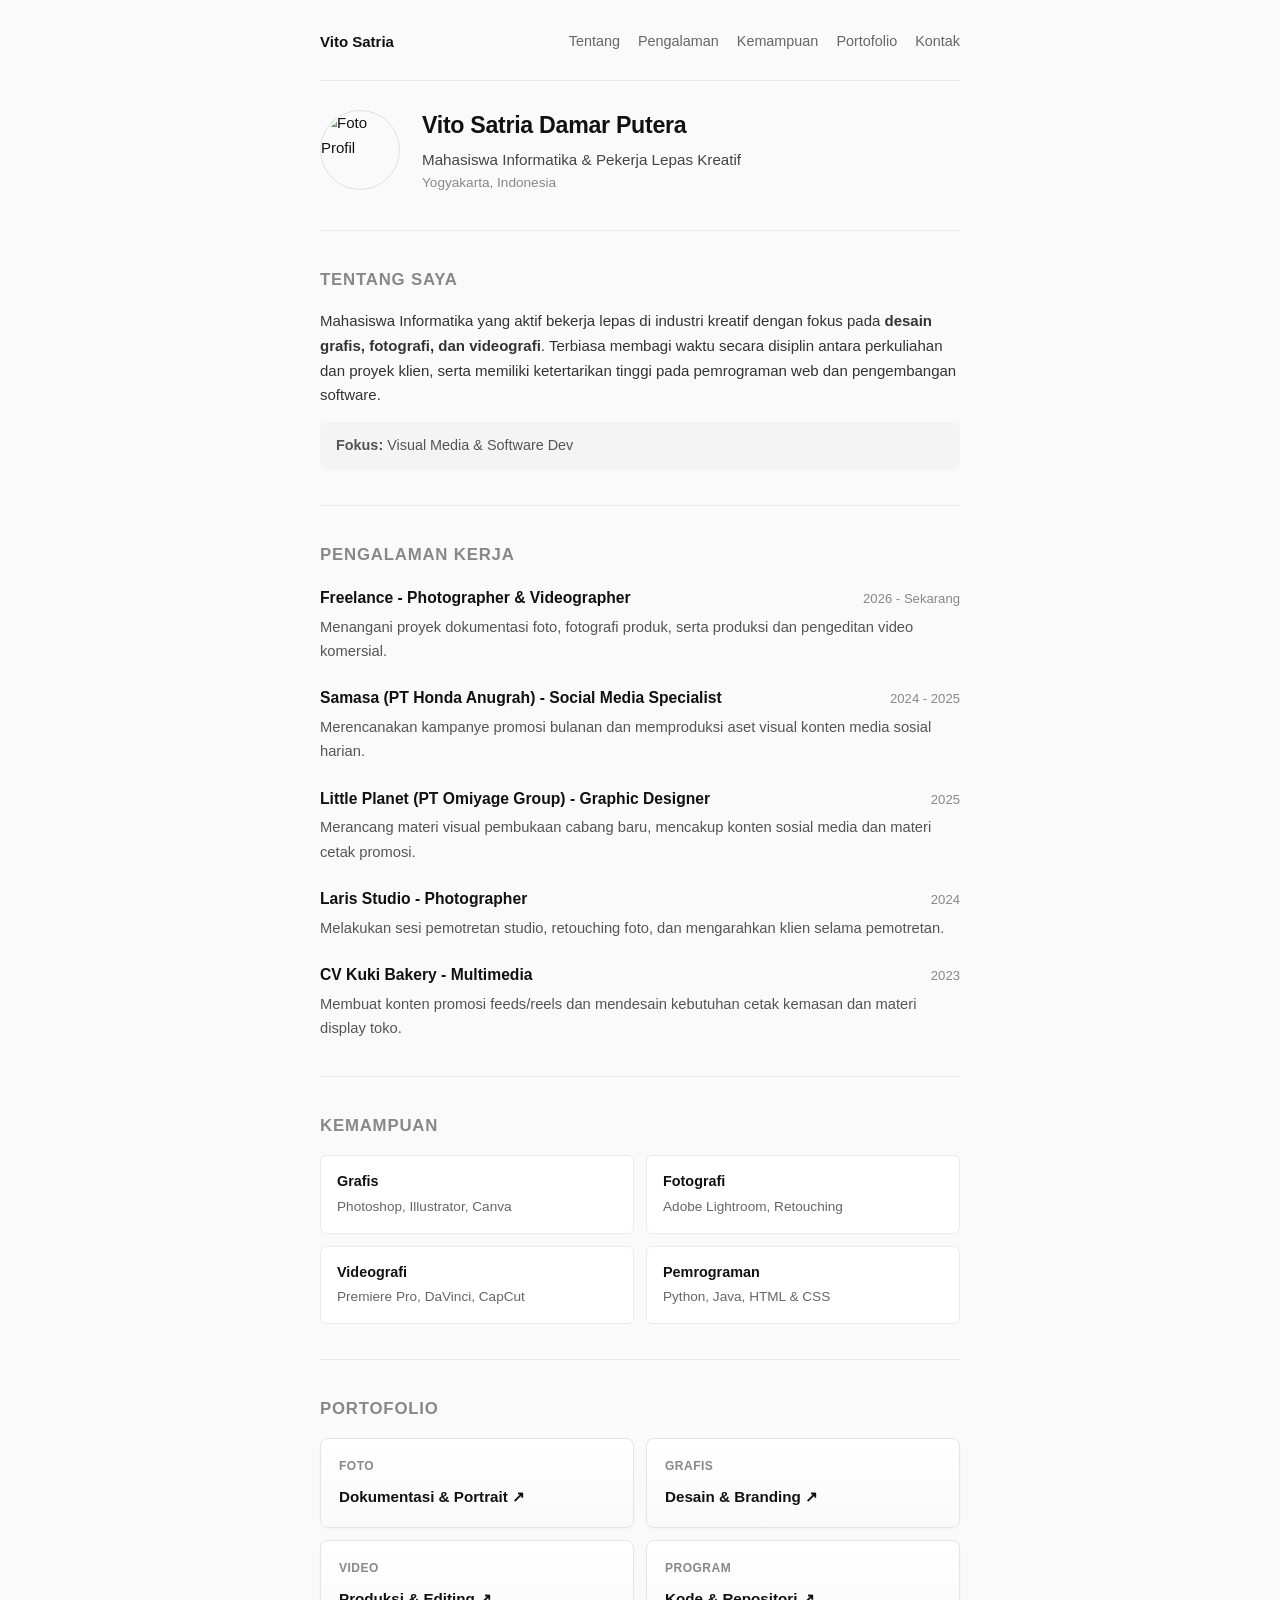
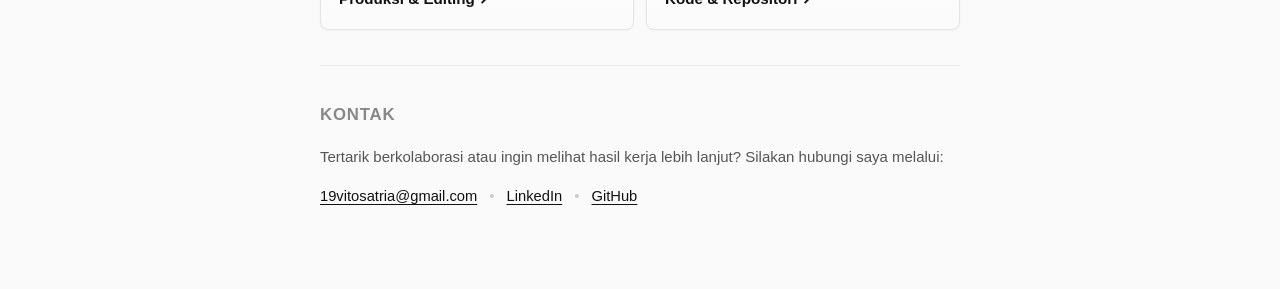
==== Tugas3-CSS/VitoSatria.html @ eff5bea2 "Update html menyesuaikan buat CSS" ====
<!DOCTYPE html>
<html lang="id">
<head>
    <meta charset="UTF-8">
    <meta name="viewport" content="width=device-width, initial-scale=1.0">
    <title>Vito Satria - CV</title>
    <link rel="stylesheet" href="style.css">
</head>
<body>
    <div class="wrapper">
        <nav class="nav">
            <span class="nav-name">Vito Satria</span>
            <div class="nav-links">
                <a href="#tentang">Tentang</a>
                <a href="#pengalaman">Pengalaman</a>
                <a href="#kemampuan">Kemampuan</a>
                <a href="#portofolio">Portofolio</a>
                <a href="#kontak">Kontak</a>
            </div>
        </nav>

        <header class="header">
            <img src="pp.jpg" alt="Foto Profil" class="avatar">
            <div class="header-info">
                <h1>Vito Satria Damar Putera</h1>
                <p class="role">Mahasiswa Informatika & Pekerja Lepas Kreatif</p>
                <p class="meta">Yogyakarta, Indonesia</p>
            </div>
        </header>

        <hr class="divider">

        <section id="tentang" class="section">
            <h2>Tentang Saya</h2>
            <p class="bio">
                Mahasiswa Informatika yang aktif bekerja lepas di industri kreatif dengan fokus pada 
                <b>desain grafis, fotografi, dan videografi</b>. Terbiasa membagi waktu secara disiplin antara 
                perkuliahan dan proyek klien, serta memiliki ketertarikan tinggi pada pemrograman web dan pengembangan software.
            </p>
            <div class="data-grid">
                <div><b>Fokus:</b> Visual Media & Software Dev</div>
            </div>
        </section>

        <hr class="divider">

        <section id="pengalaman" class="section">
            <h2>Pengalaman Kerja</h2>

            <div class="exp-item">
                <div class="exp-top">
                    <h3>Freelance - Photographer & Videographer</h3>
                    <span class="year">2026 - Sekarang</span>
                </div>
                <p>Menangani proyek dokumentasi foto, fotografi produk, serta produksi dan pengeditan video komersial.</p>
            </div>

            <div class="exp-item">
                <div class="exp-top">
                    <h3>Samasa (PT Honda Anugrah) - Social Media Specialist</h3>
                    <span class="year">2024 - 2025</span>
                </div>
                <p>Merencanakan kampanye promosi bulanan dan memproduksi aset visual konten media sosial harian.</p>
            </div>

            <div class="exp-item">
                <div class="exp-top">
                    <h3>Little Planet (PT Omiyage Group) - Graphic Designer</h3>
                    <span class="year">2025</span>
                </div>
                <p>Merancang materi visual pembukaan cabang baru, mencakup konten sosial media dan materi cetak promosi.</p>
            </div>

            <div class="exp-item">
                <div class="exp-top">
                    <h3>Laris Studio - Photographer</h3>
                    <span class="year">2024</span>
                </div>
                <p>Melakukan sesi pemotretan studio, retouching foto, dan mengarahkan klien selama pemotretan.</p>
            </div>

            <div class="exp-item">
                <div class="exp-top">
                    <h3>CV Kuki Bakery - Multimedia</h3>
                    <span class="year">2023</span>
                </div>
                <p>Membuat konten promosi feeds/reels dan mendesain kebutuhan cetak kemasan dan materi display toko.</p>
            </div>
        </section>

        <hr class="divider">

        <section id="kemampuan" class="section">
            <h2>Kemampuan</h2>
            
            <div class="tools-grid">
                <div class="tool-cell">
                    <h3>Grafis</h3>
                    <p>Photoshop, Illustrator, Canva</p>
                </div>
                <div class="tool-cell">
                    <h3>Fotografi</h3>
                    <p>Adobe Lightroom, Retouching</p>
                </div>
                <div class="tool-cell">
                    <h3>Videografi</h3>
                    <p>Premiere Pro, DaVinci, CapCut</p>
                </div>
                <div class="tool-cell">
                    <h3>Pemrograman</h3>
                    <p>Python, Java, HTML & CSS</p>
                </div>
            </div>
        </section>

        <hr class="divider">

        <section id="portofolio" class="section">
            <h2>Portofolio</h2>
            <div class="portfolio-grid">
                <a href="https://drive.google.com/drive/folders/15wxpIuDlG9-LobCVXWyuVlK2cJOju1X0?usp=drive_link" target="_blank" class="port-card">
                    <span class="port-label">Foto</span>
                    <h3>Dokumentasi & Portrait ↗</h3>
                </a>
                <a href="https://drive.google.com/drive/folders/1xe1G0LhODc1KZd3S-bz4juzmPAz5VG5d?usp=sharing" target="_blank" class="port-card">
                    <span class="port-label">Grafis</span>
                    <h3>Desain & Branding ↗</h3>
                </a>
                <a href="https://drive.google.com/drive/folders/1PSoXPspjTsoa5QIfNep6RmImtBCG5nr5?usp=drive_link" target="_blank" class="port-card">
                    <span class="port-label">Video</span>
                    <h3>Produksi & Editing ↗</h3>
                </a>
                <a href="https://github.com/VitoSatria" target="_blank" class="port-card">
                    <span class="port-label">Program</span>
                    <h3>Kode & Repositori ↗</h3>
                </a>
            </div>
        </section>

        <hr class="divider">

        <footer id="kontak" class="section footer">
            <h2>Kontak</h2>
            <p>Tertarik berkolaborasi atau ingin melihat hasil kerja lebih lanjut? Silakan hubungi saya melalui:</p>
            <div class="contact-links">
                <a href="mailto:19vitosatria@gmail.com" class="link-item">19vitosatria@gmail.com</a>
                <span class="dot">•</span>
                <a href="https://www.linkedin.com/in/vito-satria-damar-putera-a82825316/?skipRedirect=true" target="_blank" class="link-item">LinkedIn</a>
                <span class="dot">•</span>
                <a href="https://github.com/VitoSatria" target="_blank" class="link-item">GitHub</a>
            </div>
        </footer>
    </div>
</body>
</html>
---- Tugas3-CSS/style.css ----
/* ========================================================
   1. RESET & FONDASI SEDERHANA
   ======================================================== */
* {
    margin: 0;
    padding: 0;
    box-sizing: border-box;
}

html {
    scroll-behavior: smooth;
}

body {
    font-family: -apple-system, BlinkMacSystemFont, "Segoe UI", Roboto, sans-serif;
    background-color: #fafafa; /* Off-white bersih */
    color: #111111;            /* Hitam arang tajam */
    line-height: 1.65;
    font-size: 15px;
}

.wrapper {
    max-width: 680px; /* Lebar artikel / resume editorial yang nyaman dibaca */
    margin: 0 auto;
    padding: 30px 20px 80px;
}

/* ========================================================
   2. NAVIGASI
   ======================================================== */
.nav {
    display: flex;
    justify-content: space-between;
    align-items: center;
    padding-bottom: 25px;
    margin-bottom: 25px;
    border-bottom: 1px solid #eaeaea;
}

.nav-name {
    font-weight: 600;
    color: #111111;
}

.nav-links {
    display: flex;
    gap: 18px;
}

.nav-links a {
    text-decoration: none;
    color: #666666;
    font-size: 0.9rem;
    transition: color 0.2s ease;
}

.nav-links a:hover {
    color: #000000;
}

/* ========================================================
   3. HEADER & INTRO
   ======================================================== */
.header {
    display: flex;
    align-items: center;
    gap: 22px;
    margin-bottom: 30px;
}

.avatar {
    width: 80px;
    height: 80px;
    border-radius: 50%;
    object-fit: cover;
    border: 1px solid #e0e0e0;
}

.header-info h1 {
    font-size: 1.45rem;
    font-weight: 600;
    letter-spacing: -0.3px;
    color: #111111;
    margin-bottom: 3px;
}

.role {
    color: #444444;
    font-size: 0.95rem;
}

.meta {
    color: #888888;
    font-size: 0.85rem;
}

/* ========================================================
   4. DIVIDER & SECTION DASAR
   ======================================================== */
.divider {
    border: 0;
    height: 1px;
    background: #eaeaea;
    margin: 35px 0;
}

.section h2 {
    font-size: 1.05rem;
    font-weight: 600;
    text-transform: uppercase;
    letter-spacing: 0.8px;
    color: #888888;
    margin-bottom: 16px;
}

.bio {
    color: #333333;
    margin-bottom: 14px;
}

.data-grid {
    display: grid;
    grid-template-columns: 1fr 1fr;
    gap: 10px;
    font-size: 0.9rem;
    color: #555555;
    background: #f4f4f4;
    padding: 12px 16px;
    border-radius: 6px;
}

/* ========================================================
   5. PENGALAMAN KERJA (FLAT TIMELINE)
   ======================================================== */
.exp-item {
    margin-bottom: 22px;
}

.exp-item:last-child {
    margin-bottom: 0;
}

.exp-top {
    display: flex;
    justify-content: space-between;
    align-items: baseline;
    margin-bottom: 4px;
}

.exp-top h3 {
    font-size: 0.98rem;
    font-weight: 600;
    color: #111111;
}

.year {
    font-size: 0.82rem;
    color: #888888;
}

.exp-item p {
    font-size: 0.92rem;
    color: #555555;
}

/* ========================================================
   6. ALAT & KEMAMPUAN (CLEAN GRID)
   ======================================================== */
.tools-grid {
    display: grid;
    grid-template-columns: repeat(2, 1fr);
    gap: 12px;
}

.tool-cell {
    border: 1px solid #eaeaea;
    background: #ffffff;
    padding: 14px 16px;
    border-radius: 6px;
    transition: border-color 0.2s ease;
}

.tool-cell:hover {
    border-color: #bbbbbb;
}

.tool-cell h3 {
    font-size: 0.9rem;
    font-weight: 600;
    color: #111111;
    margin-bottom: 2px;
}

.tool-cell p {
    font-size: 0.85rem;
    color: #666666;
}

/* ========================================================
   7. PORTOFOLIO (MINIMAL FLAT CARDS)
   ======================================================== */
.portfolio-grid {
    display: grid;
    grid-template-columns: repeat(2, 1fr);
    gap: 12px;
}

.port-card {
    text-decoration: none;
    padding: 18px;
    border-radius: 8px;
    border: 1px solid #e5e5e5;
    /* Tetap memenuhi syarat linear-gradient & box-shadow tapi dibuat subtle dan elegan */
    background: linear-gradient(180deg, #ffffff, #fafafa);
    box-shadow: 0 1px 3px rgba(0, 0, 0, 0.04);
    display: flex;
    flex-direction: column;
    justify-content: space-between;
    min-height: 90px;
    transition: transform 0.2s ease, box-shadow 0.2s ease, border-color 0.2s ease;
}

.port-label {
    font-size: 0.75rem;
    text-transform: uppercase;
    letter-spacing: 0.5px;
    color: #888888;
    font-weight: 600;
}

.port-card h3 {
    font-size: 0.95rem;
    font-weight: 600;
    color: #111111;
    margin-top: 6px;
}

.port-card:hover {
    transform: translateY(-2px);
    border-color: #111111;
    box-shadow: 0 4px 10px rgba(0, 0, 0, 0.07);
}

/* ========================================================
   8. FOOTER / KONTAK
   ======================================================== */
.footer p {
    color: #555555;
    margin-bottom: 14px;
}

.contact-links {
    display: flex;
    align-items: center;
    gap: 12px;
}

.link-item {
    color: #111111;
    text-decoration: underline;
    text-underline-offset: 3px;
    font-size: 0.92rem;
    font-weight: 500;
}

.link-item:hover {
    color: #555555;
}

.dot {
    color: #cccccc;
}

/* ========================================================
   9. RESPONSIVE (MEDIA QUERY)
   ======================================================== */
@media (max-width: 580px) {
    .nav {
        flex-direction: column;
        align-items: flex-start;
        gap: 12px;
    }

    .header {
        flex-direction: column;
        align-items: flex-start;
    }

    .data-grid,
    .tools-grid,
    .portfolio-grid {
        grid-template-columns: 1fr;
    }

    .exp-top {
        flex-direction: column;
        align-items: flex-start;
        gap: 2px;
    }

    .contact-links {
        flex-direction: column;
        align-items: flex-start;
        gap: 8px;
    }

    .dot {
        display: none;
    }
}
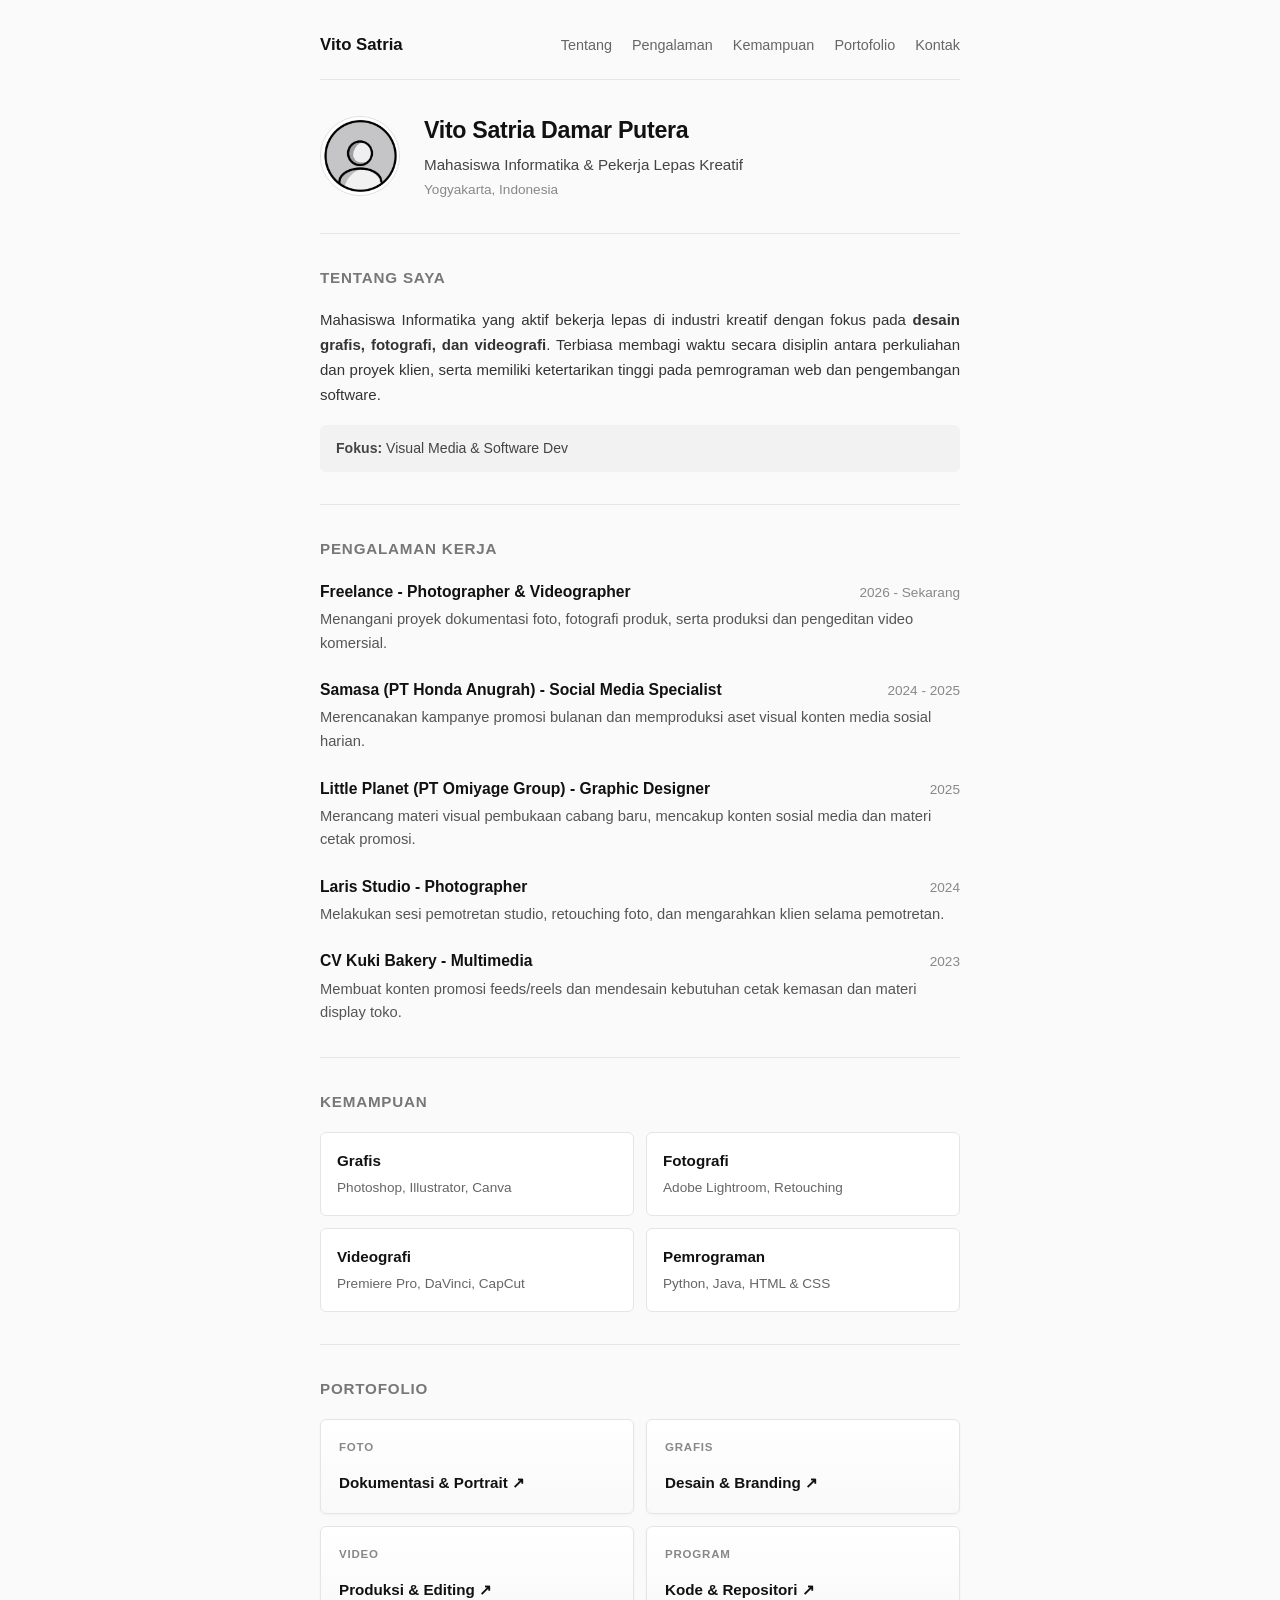
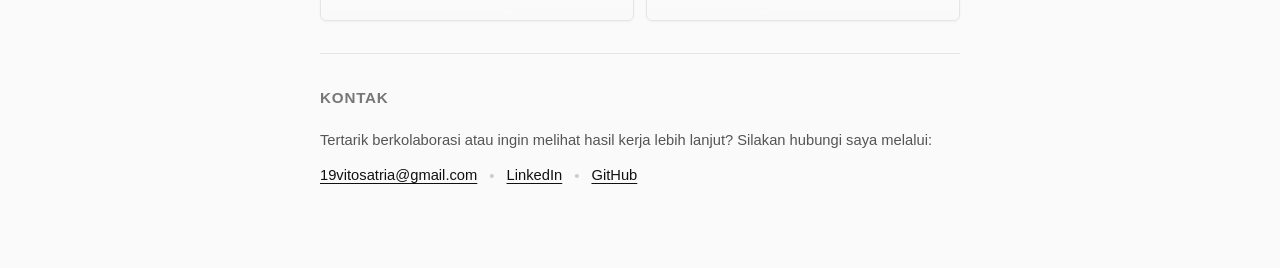
==== commit 59396a40: "Tambahkan section terakhir dan merapikan layouting agar lebih rapi" ====
--- a/Tugas3-CSS/VitoSatria.html
+++ b/Tugas3-CSS/VitoSatria.html
@@ -117,7 +117,7 @@
 
         <section id="portofolio" class="section">
             <h2>Portofolio</h2>
-            <div class="portfolio-grid">
+            <div class="portofolio-grid">
                 <a href="https://drive.google.com/drive/folders/15wxpIuDlG9-LobCVXWyuVlK2cJOju1X0?usp=drive_link" target="_blank" class="port-card">
                     <span class="port-label">Foto</span>
                     <h3>Dokumentasi & Portrait ↗</h3>
--- a/Tugas3-CSS/style.css
+++ b/Tugas3-CSS/style.css
@@ -1,6 +1,3 @@
-/* ========================================================
-   1. RESET & FONDASI SEDERHANA
-   ======================================================== */
 * {
     margin: 0;
     padding: 0;
@@ -13,59 +10,55 @@
 
 body {
     font-family: -apple-system, BlinkMacSystemFont, "Segoe UI", Roboto, sans-serif;
-    background-color: #fafafa; /* Off-white bersih */
-    color: #111111;            /* Hitam arang tajam */
-    line-height: 1.65;
+    background-color: #fafafa;
+    color: #111111;
+    line-height: 1.6;
     font-size: 15px;
 }
 
 .wrapper {
-    max-width: 680px; /* Lebar artikel / resume editorial yang nyaman dibaca */
+    max-width: 680px;
     margin: 0 auto;
-    padding: 30px 20px 80px;
-}
-
-/* ========================================================
-   2. NAVIGASI
-   ======================================================== */
+    padding: 32px 20px 80px;
+}
+
 .nav {
     display: flex;
     justify-content: space-between;
     align-items: center;
-    padding-bottom: 25px;
-    margin-bottom: 25px;
-    border-bottom: 1px solid #eaeaea;
+    padding-bottom: 20px;
+    margin-bottom: 32px;
+    border-bottom: 1px solid #e5e5e5;
 }
 
 .nav-name {
+    font-size: 1.05rem;
     font-weight: 600;
     color: #111111;
 }
 
 .nav-links {
     display: flex;
-    gap: 18px;
+    gap: 20px;
 }
 
 .nav-links a {
     text-decoration: none;
     color: #666666;
     font-size: 0.9rem;
-    transition: color 0.2s ease;
+    font-weight: 500;
+    transition: color 0.15s ease;
 }
 
 .nav-links a:hover {
-    color: #000000;
-}
-
-/* ========================================================
-   3. HEADER & INTRO
-   ======================================================== */
+    color: #111111;
+}
+
 .header {
     display: flex;
     align-items: center;
-    gap: 22px;
-    margin-bottom: 30px;
+    gap: 24px;
+    margin-bottom: 32px;
 }
 
 .avatar {
@@ -74,6 +67,7 @@
     border-radius: 50%;
     object-fit: cover;
     border: 1px solid #e0e0e0;
+    flex-shrink: 0;
 }
 
 .header-info h1 {
@@ -81,7 +75,7 @@
     font-weight: 600;
     letter-spacing: -0.3px;
     color: #111111;
-    margin-bottom: 3px;
+    margin-bottom: 4px;
 }
 
 .role {
@@ -92,46 +86,43 @@
 .meta {
     color: #888888;
     font-size: 0.85rem;
-}
-
-/* ========================================================
-   4. DIVIDER & SECTION DASAR
-   ======================================================== */
+    margin-top: 2px;
+}
+
 .divider {
     border: 0;
     height: 1px;
-    background: #eaeaea;
-    margin: 35px 0;
+    background: #e5e5e5;
+    margin: 32px 0;
 }
 
 .section h2 {
-    font-size: 1.05rem;
+    font-size: 0.95rem;
     font-weight: 600;
     text-transform: uppercase;
     letter-spacing: 0.8px;
-    color: #888888;
-    margin-bottom: 16px;
+    color: #777777;
+    margin-bottom: 18px;
 }
 
 .bio {
     color: #333333;
-    margin-bottom: 14px;
+    margin-bottom: 18px;
+    text-align: justify;
+    line-height: 1.65;
 }
 
 .data-grid {
     display: grid;
     grid-template-columns: 1fr 1fr;
     gap: 10px;
-    font-size: 0.9rem;
-    color: #555555;
-    background: #f4f4f4;
+    font-size: 0.88rem;
+    color: #444444;
+    background-color: #f2f2f2;
     padding: 12px 16px;
     border-radius: 6px;
 }
 
-/* ========================================================
-   5. PENGALAMAN KERJA (FLAT TIMELINE)
-   ======================================================== */
 .exp-item {
     margin-bottom: 22px;
 }
@@ -145,6 +136,7 @@
     justify-content: space-between;
     align-items: baseline;
     margin-bottom: 4px;
+    gap: 12px;
 }
 
 .exp-top h3 {
@@ -154,18 +146,17 @@
 }
 
 .year {
-    font-size: 0.82rem;
+    font-size: 0.85rem;
     color: #888888;
+    white-space: nowrap;
 }
 
 .exp-item p {
     font-size: 0.92rem;
     color: #555555;
-}
-
-/* ========================================================
-   6. ALAT & KEMAMPUAN (CLEAN GRID)
-   ======================================================== */
+    line-height: 1.6;
+}
+
 .tools-grid {
     display: grid;
     grid-template-columns: repeat(2, 1fr);
@@ -173,22 +164,23 @@
 }
 
 .tool-cell {
-    border: 1px solid #eaeaea;
-    background: #ffffff;
-    padding: 14px 16px;
+    background-color: #ffffff;
+    border: 1px solid #e5e5e5;
+    padding: 16px;
     border-radius: 6px;
-    transition: border-color 0.2s ease;
+    transition: border-color 0.2s ease, transform 0.2s ease;
 }
 
 .tool-cell:hover {
-    border-color: #bbbbbb;
+    border-color: #999999;
+    transform: translateY(-2px);
 }
 
 .tool-cell h3 {
-    font-size: 0.9rem;
-    font-weight: 600;
-    color: #111111;
-    margin-bottom: 2px;
+    font-size: 0.95rem;
+    font-weight: 600;
+    color: #111111;
+    margin-bottom: 4px;
 }
 
 .tool-cell p {
@@ -196,10 +188,8 @@
     color: #666666;
 }
 
-/* ========================================================
-   7. PORTOFOLIO (MINIMAL FLAT CARDS)
-   ======================================================== */
-.portfolio-grid {
+.portfolio-grid,
+.portofolio-grid {
     display: grid;
     grid-template-columns: repeat(2, 1fr);
     gap: 12px;
@@ -208,22 +198,21 @@
 .port-card {
     text-decoration: none;
     padding: 18px;
-    border-radius: 8px;
+    border-radius: 6px;
     border: 1px solid #e5e5e5;
-    /* Tetap memenuhi syarat linear-gradient & box-shadow tapi dibuat subtle dan elegan */
-    background: linear-gradient(180deg, #ffffff, #fafafa);
+    background: linear-gradient(180deg, #ffffff 0%, #f9f9f9 100%);
     box-shadow: 0 1px 3px rgba(0, 0, 0, 0.04);
     display: flex;
     flex-direction: column;
     justify-content: space-between;
-    min-height: 90px;
+    min-height: 95px;
     transition: transform 0.2s ease, box-shadow 0.2s ease, border-color 0.2s ease;
 }
 
 .port-label {
-    font-size: 0.75rem;
+    font-size: 0.72rem;
     text-transform: uppercase;
-    letter-spacing: 0.5px;
+    letter-spacing: 0.8px;
     color: #888888;
     font-weight: 600;
 }
@@ -238,15 +227,13 @@
 .port-card:hover {
     transform: translateY(-2px);
     border-color: #111111;
-    box-shadow: 0 4px 10px rgba(0, 0, 0, 0.07);
-}
-
-/* ========================================================
-   8. FOOTER / KONTAK
-   ======================================================== */
+    box-shadow: 0 4px 12px rgba(0, 0, 0, 0.08);
+}
+
 .footer p {
     color: #555555;
-    margin-bottom: 14px;
+    margin-bottom: 12px;
+    font-size: 0.92rem;
 }
 
 .contact-links {
@@ -261,20 +248,22 @@
     text-underline-offset: 3px;
     font-size: 0.92rem;
     font-weight: 500;
+    transition: color 0.15s ease;
 }
 
 .link-item:hover {
-    color: #555555;
+    color: #666666;
 }
 
 .dot {
     color: #cccccc;
 }
 
-/* ========================================================
-   9. RESPONSIVE (MEDIA QUERY)
-   ======================================================== */
-@media (max-width: 580px) {
+@media (max-width: 600px) {
+    .wrapper {
+        padding: 24px 16px 60px;
+    }
+
     .nav {
         flex-direction: column;
         align-items: flex-start;
@@ -284,11 +273,13 @@
     .header {
         flex-direction: column;
         align-items: flex-start;
+        gap: 14px;
     }
 
     .data-grid,
     .tools-grid,
-    .portfolio-grid {
+    .portfolio-grid,
+    .portofolio-grid {
         grid-template-columns: 1fr;
     }
 
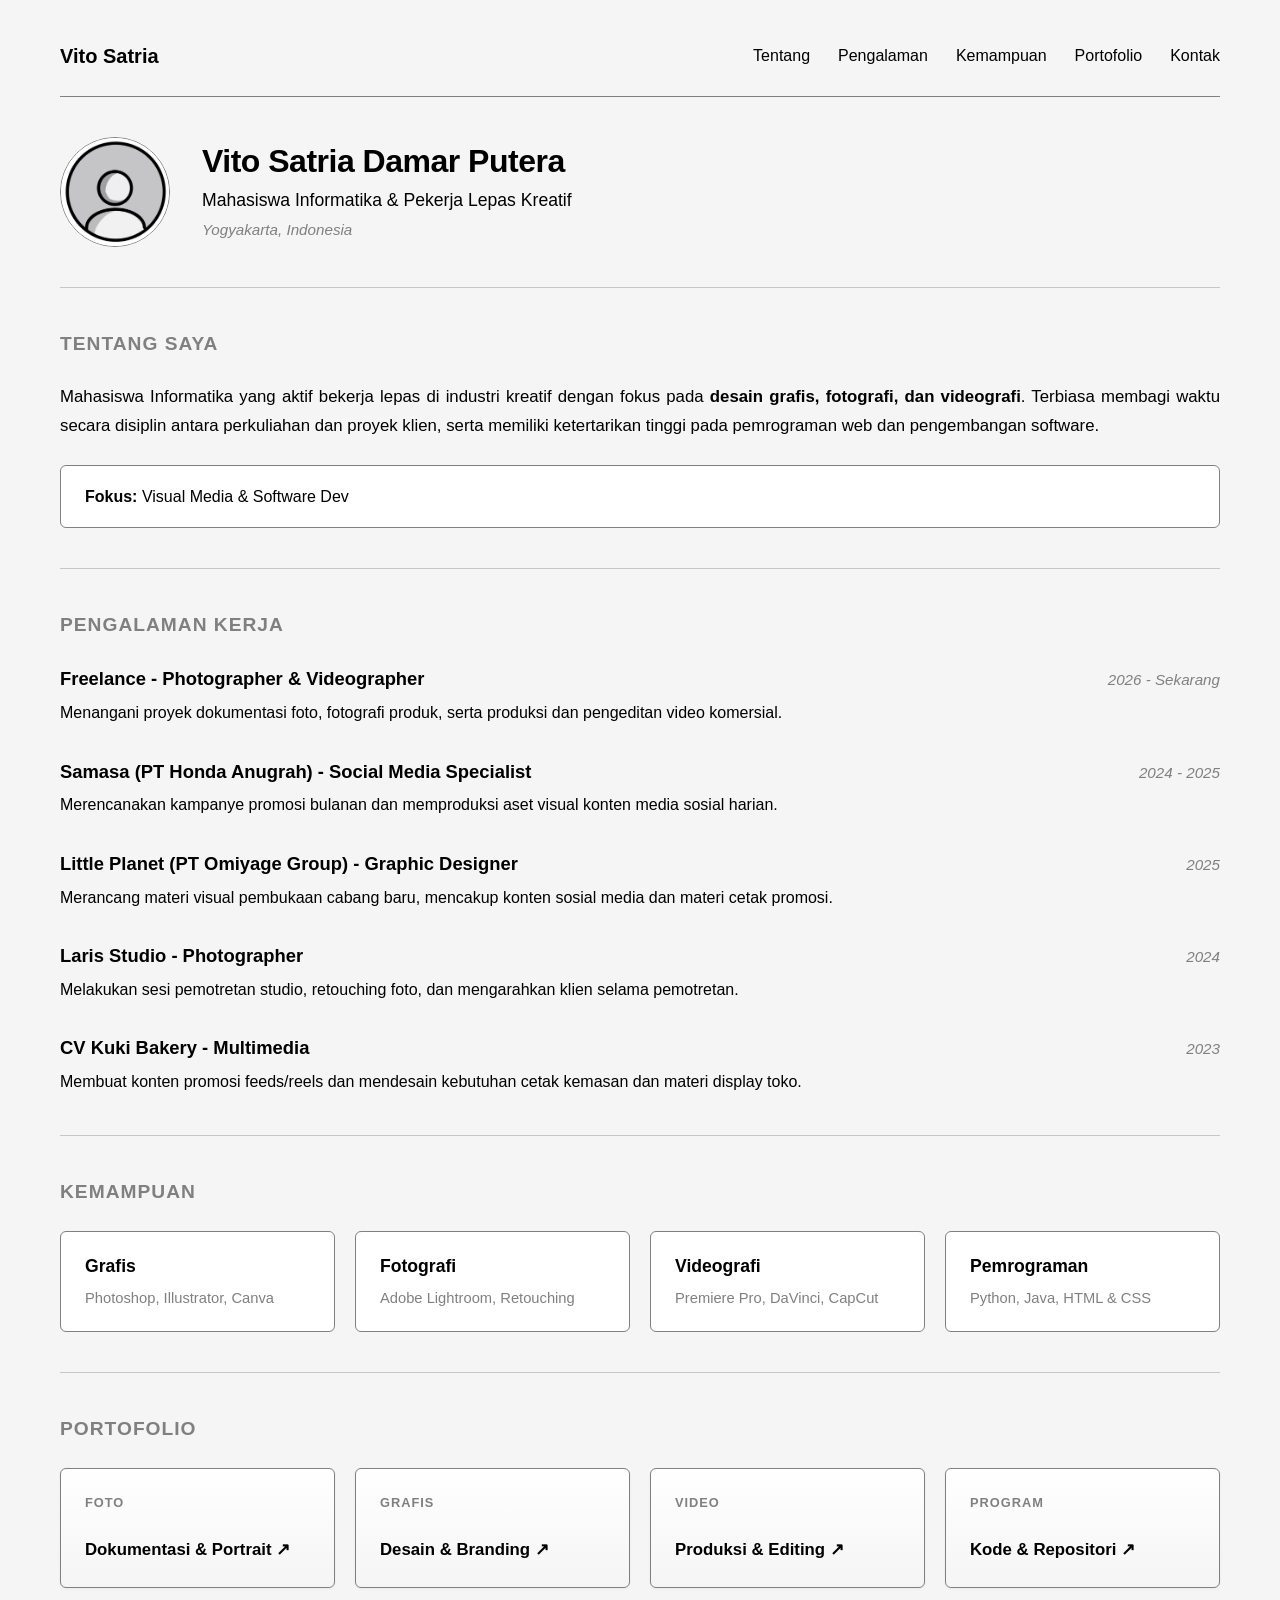
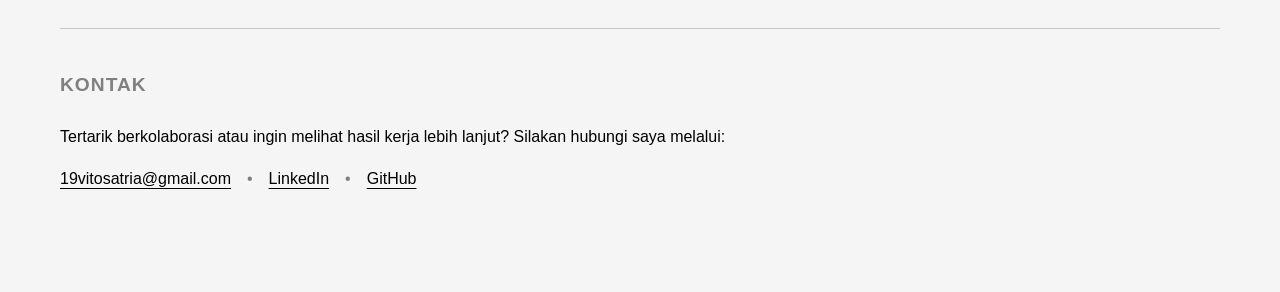
==== commit be677cb5: "Commit latihan dan awalan tugas" ====
--- a/Tugas3-CSS/VitoSatria.html
+++ b/Tugas3-CSS/VitoSatria.html
@@ -118,7 +118,7 @@
         <section id="portofolio" class="section">
             <h2>Portofolio</h2>
             <div class="portofolio-grid">
-                <a href="https://drive.google.com/drive/folders/15wxpIuDlG9-LobCVXWyuVlK2cJOju1X0?usp=drive_link" target="_blank" class="port-card">
+                <a href="https://drive.google.com/drive/folders/15wxpIuDlG9-LobCVXWYuVlK2cJOju1X0?usp=drive_link" target="_blank" class="port-card">
                     <span class="port-label">Foto</span>
                     <h3>Dokumentasi & Portrait ↗</h3>
                 </a>
--- a/Tugas3-CSS/style.css
+++ b/Tugas3-CSS/style.css
@@ -9,122 +9,130 @@
 }
 
 body {
-    font-family: -apple-system, BlinkMacSystemFont, "Segoe UI", Roboto, sans-serif;
-    background-color: #fafafa;
-    color: #111111;
-    line-height: 1.6;
-    font-size: 15px;
+    font-family: -apple-system, BlinkMacSystemFont, "Segoe UI", Roboto, Oxygen, Ubuntu, Cantarell, "Helvetica Neue", sans-serif;
+    background-color: whitesmoke;
+    color: black;
+    line-height: 1.618;
+    font-size: 16px;
 }
 
 .wrapper {
-    max-width: 680px;
-    margin: 0 auto;
-    padding: 32px 20px 80px;
+    width: 100%;
+    max-width: 100%;
+    margin: 0;
+    padding: 40px 60px 100px;
 }
 
 .nav {
     display: flex;
     justify-content: space-between;
     align-items: center;
-    padding-bottom: 20px;
-    margin-bottom: 32px;
-    border-bottom: 1px solid #e5e5e5;
+    padding-bottom: 24px;
+    margin-bottom: 40px;
+    border-bottom: 1px solid gray;
 }
 
 .nav-name {
-    font-size: 1.05rem;
-    font-weight: 600;
-    color: #111111;
+    font-size: 1.25rem;
+    font-weight: 700;
+    color: black;
 }
 
 .nav-links {
     display: flex;
-    gap: 20px;
-}
-
+    gap: 28px;
+}
+
+nav a,
 .nav-links a {
     text-decoration: none;
-    color: #666666;
-    font-size: 0.9rem;
+    color: black;
+    font-size: 1rem;
     font-weight: 500;
     transition: color 0.15s ease;
 }
 
+nav a:hover,
 .nav-links a:hover {
-    color: #111111;
+    color: gray;
 }
 
 .header {
     display: flex;
     align-items: center;
-    gap: 24px;
-    margin-bottom: 32px;
+    gap: 32px;
+    margin-bottom: 40px;
 }
 
 .avatar {
-    width: 80px;
-    height: 80px;
+    width: 110px;
+    height: 110px;
     border-radius: 50%;
     object-fit: cover;
-    border: 1px solid #e0e0e0;
+    border: 1px solid gray;
     flex-shrink: 0;
 }
 
 .header-info h1 {
-    font-size: 1.45rem;
-    font-weight: 600;
-    letter-spacing: -0.3px;
-    color: #111111;
-    margin-bottom: 4px;
+    font-size: 2rem;
+    font-weight: 700;
+    letter-spacing: -0.5px;
+    color: black;
+    margin-bottom: 6px;
+    line-height: 1.2;
 }
 
 .role {
-    color: #444444;
+    color: black;
+    font-size: 1.1rem;
+}
+
+.meta {
+    color: gray;
     font-size: 0.95rem;
-}
-
-.meta {
-    color: #888888;
-    font-size: 0.85rem;
-    margin-top: 2px;
+    font-style: italic;
+    margin-top: 4px;
 }
 
 .divider {
     border: 0;
     height: 1px;
-    background: #e5e5e5;
-    margin: 32px 0;
+    background: gray;
+    opacity: 0.4;
+    margin: 40px 0;
 }
 
 .section h2 {
-    font-size: 0.95rem;
-    font-weight: 600;
+    font-size: 1.2rem;
+    font-weight: 700;
     text-transform: uppercase;
-    letter-spacing: 0.8px;
-    color: #777777;
-    margin-bottom: 18px;
+    letter-spacing: 1px;
+    color: gray;
+    margin-bottom: 24px;
 }
 
 .bio {
-    color: #333333;
-    margin-bottom: 18px;
+    color: black;
+    margin-bottom: 24px;
     text-align: justify;
-    line-height: 1.65;
+    line-height: 1.7;
+    font-size: 1.05rem;
 }
 
 .data-grid {
     display: grid;
-    grid-template-columns: 1fr 1fr;
-    gap: 10px;
-    font-size: 0.88rem;
-    color: #444444;
-    background-color: #f2f2f2;
-    padding: 12px 16px;
+    grid-template-columns: repeat(2, 1fr);
+    gap: 16px;
+    font-size: 1rem;
+    color: black;
+    background-color: white;
+    border: 1px solid gray;
+    padding: 18px 24px;
     border-radius: 6px;
 }
 
 .exp-item {
-    margin-bottom: 22px;
+    margin-bottom: 30px;
 }
 
 .exp-item:last-child {
@@ -135,145 +143,162 @@
     display: flex;
     justify-content: space-between;
     align-items: baseline;
-    margin-bottom: 4px;
-    gap: 12px;
+    margin-bottom: 6px;
+    gap: 16px;
 }
 
 .exp-top h3 {
-    font-size: 0.98rem;
+    font-size: 1.15rem;
     font-weight: 600;
-    color: #111111;
+    color: black;
 }
 
 .year {
-    font-size: 0.85rem;
-    color: #888888;
+    font-size: 0.95rem;
+    font-style: italic;
+    color: gray;
     white-space: nowrap;
 }
 
 .exp-item p {
-    font-size: 0.92rem;
-    color: #555555;
-    line-height: 1.6;
+    font-size: 1rem;
+    color: black;
+    line-height: 1.65;
 }
 
 .tools-grid {
     display: grid;
-    grid-template-columns: repeat(2, 1fr);
-    gap: 12px;
+    grid-template-columns: repeat(4, 1fr);
+    gap: 20px;
 }
 
 .tool-cell {
-    background-color: #ffffff;
-    border: 1px solid #e5e5e5;
-    padding: 16px;
+    background-color: white;
+    border: 1px solid gray;
+    padding: 20px 24px;
     border-radius: 6px;
     transition: border-color 0.2s ease, transform 0.2s ease;
 }
 
 .tool-cell:hover {
-    border-color: #999999;
+    border-color: black;
     transform: translateY(-2px);
 }
 
 .tool-cell h3 {
-    font-size: 0.95rem;
+    font-size: 1.1rem;
     font-weight: 600;
-    color: #111111;
-    margin-bottom: 4px;
+    color: black;
+    margin-bottom: 6px;
 }
 
 .tool-cell p {
-    font-size: 0.85rem;
-    color: #666666;
+    font-size: 0.92rem;
+    color: gray;
 }
 
 .portfolio-grid,
 .portofolio-grid {
     display: grid;
-    grid-template-columns: repeat(2, 1fr);
-    gap: 12px;
-}
-
+    grid-template-columns: repeat(4, 1fr);
+    gap: 20px;
+}
+
+.card,
 .port-card {
     text-decoration: none;
-    padding: 18px;
+    padding: 24px;
     border-radius: 6px;
-    border: 1px solid #e5e5e5;
-    background: linear-gradient(180deg, #ffffff 0%, #f9f9f9 100%);
-    box-shadow: 0 1px 3px rgba(0, 0, 0, 0.04);
+    border: 1px solid gray;
+    background: linear-gradient(180deg, white 0%, whitesmoke 100%);
+    box-shadow: 0 1px 3px rgba(0, 0, 0, 0.05);
     display: flex;
     flex-direction: column;
     justify-content: space-between;
-    min-height: 95px;
+    min-height: 120px;
     transition: transform 0.2s ease, box-shadow 0.2s ease, border-color 0.2s ease;
 }
 
 .port-label {
-    font-size: 0.72rem;
+    font-size: 0.8rem;
     text-transform: uppercase;
-    letter-spacing: 0.8px;
-    color: #888888;
+    letter-spacing: 1px;
+    color: gray;
     font-weight: 600;
 }
 
+.card h3,
 .port-card h3 {
-    font-size: 0.95rem;
+    font-size: 1.05rem;
     font-weight: 600;
-    color: #111111;
-    margin-top: 6px;
-}
-
+    color: black;
+    margin-top: 8px;
+}
+
+.card:hover,
 .port-card:hover {
     transform: translateY(-2px);
-    border-color: #111111;
-    box-shadow: 0 4px 12px rgba(0, 0, 0, 0.08);
+    border-color: black;
+    box-shadow: 0 4px 12px rgba(0, 0, 0, 0.1);
 }
 
 .footer p {
-    color: #555555;
-    margin-bottom: 12px;
-    font-size: 0.92rem;
+    color: black;
+    margin-bottom: 16px;
+    font-size: 1rem;
 }
 
 .contact-links {
     display: flex;
     align-items: center;
-    gap: 12px;
+    gap: 16px;
 }
 
 .link-item {
-    color: #111111;
+    color: black;
     text-decoration: underline;
-    text-underline-offset: 3px;
-    font-size: 0.92rem;
+    text-underline-offset: 4px;
+    font-size: 1rem;
     font-weight: 500;
     transition: color 0.15s ease;
 }
 
 .link-item:hover {
-    color: #666666;
+    color: gray;
 }
 
 .dot {
-    color: #cccccc;
-}
-
-@media (max-width: 600px) {
+    color: gray;
+}
+
+@media (max-width: 1024px) {
+    .tools-grid,
+    .portfolio-grid,
+    .portofolio-grid {
+        grid-template-columns: repeat(2, 1fr);
+    }
+}
+
+@media (max-width: 768px) {
     .wrapper {
-        padding: 24px 16px 60px;
+        padding: 24px 20px 60px;
     }
 
     .nav {
         flex-direction: column;
         align-items: flex-start;
-        gap: 12px;
+        gap: 16px;
+    }
+
+    .nav-links {
+        flex-wrap: wrap;
+        gap: 16px;
     }
 
     .header {
         flex-direction: column;
         align-items: flex-start;
-        gap: 14px;
+        gap: 20px;
     }
 
     .data-grid,
@@ -286,13 +311,13 @@
     .exp-top {
         flex-direction: column;
         align-items: flex-start;
-        gap: 2px;
+        gap: 4px;
     }
 
     .contact-links {
         flex-direction: column;
         align-items: flex-start;
-        gap: 8px;
+        gap: 10px;
     }
 
     .dot {
